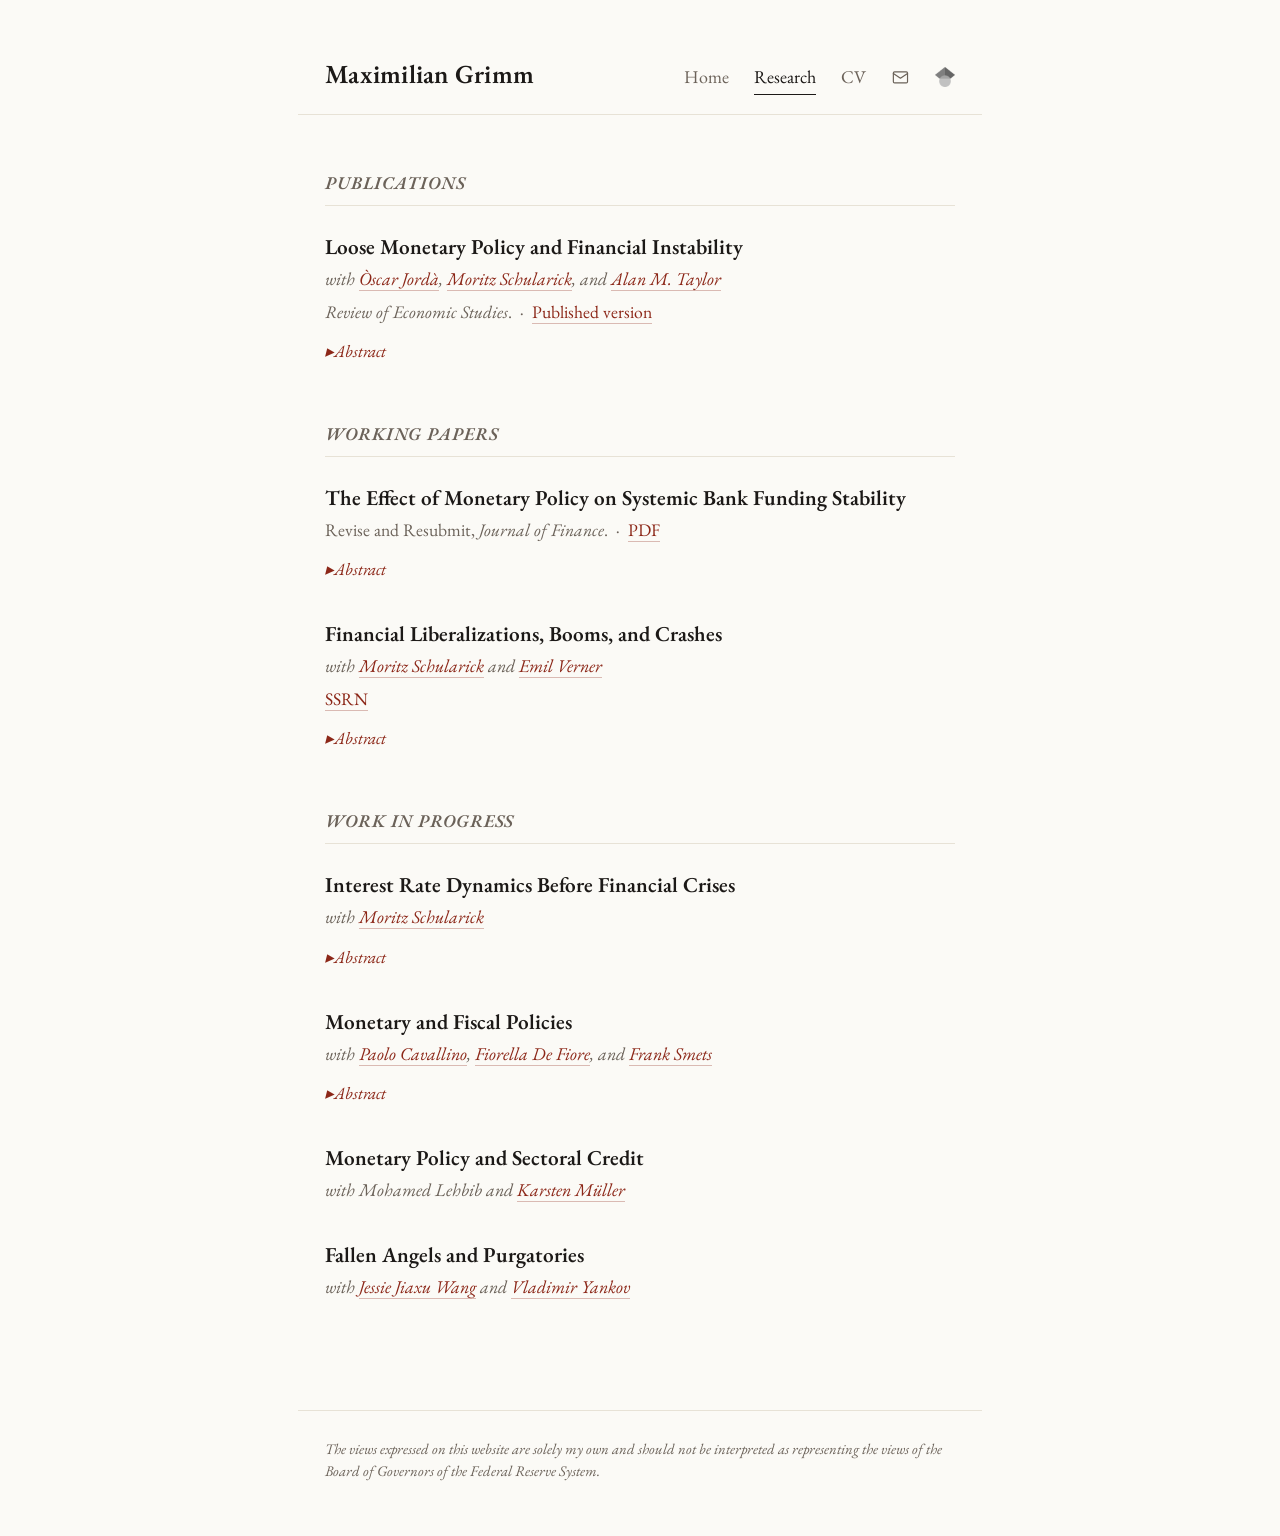
==== research.html @ 035d971a "Creating a website." ====
<!DOCTYPE html>
<html lang="en">
<head>
  <meta charset="UTF-8">
  <meta name="viewport" content="width=device-width, initial-scale=1">
  <title>Research — Maximilian Grimm</title>
  <meta name="description" content="Working papers and publications in macro-finance, banking, and monetary policy.">
  <meta property="og:type" content="website">
  <meta property="og:url" content="https://maximiliangrimm.com/research.html">
  <meta property="og:title" content="Research — Maximilian Grimm">
  <meta property="og:description" content="Working papers and publications in macro-finance, banking, and monetary policy.">
  <meta property="og:image" content="https://maximiliangrimm.com/assets/profile.jpg">
  <meta name="twitter:card" content="summary">
  <link rel="icon" type="image/png" href="assets/favicon.png">
  <link rel="preconnect" href="https://fonts.googleapis.com">
  <link rel="preconnect" href="https://fonts.gstatic.com" crossorigin>
  <link href="https://fonts.googleapis.com/css2?family=EB+Garamond:ital,wght@0,400;0,500;0,600;1,400&display=swap" rel="stylesheet">
  <link rel="stylesheet" href="style.css">
</head>
<body>
  <header class="site-header">
    <a href="index.html" class="brand">Maximilian Grimm</a>
    <nav>
      <a href="index.html">Home</a>
      <a href="research.html" class="active">Research</a>
      <a href="assets/CV.pdf">CV</a>
      <a href="mailto:maximilian.grimm@frb.gov" class="email-icon" aria-label="Email"><svg xmlns="http://www.w3.org/2000/svg" viewBox="0 0 24 24" fill="none" stroke="currentColor" stroke-width="1.5" stroke-linecap="round" stroke-linejoin="round" aria-hidden="true"><rect x="3" y="5" width="18" height="14" rx="1.5"/><path d="M3 7l9 6 9-6"/></svg></a>
      <a href="https://scholar.google.com/citations?user=PQj4mp8AAAAJ" aria-label="Google Scholar"><img src="assets/googlescholar.png" alt="Google Scholar" class="scholar-icon"></a>
    </nav>
  </header>

  <main>

    <!-- ============ PUBLICATIONS ============ -->
    <h2 class="section">Publications</h2>

    <article class="paper">
      <h3>Loose Monetary Policy and Financial Instability</h3>
      <p class="authors">
        with
        <a href="https://sites.google.com/site/oscarjorda/">Òscar Jordà</a>,
        <a href="https://www.moritzschularick.com/">Moritz Schularick</a>, and
        <a href="https://sites.google.com/view/amtaylor/home">Alan M. Taylor</a>
      </p>
      <p class="venue">
        <em>Review of Economic Studies</em>.
        &nbsp;·&nbsp; <a href="https://doi.org/10.1093/restud/rdag044">Published version</a>
      </p>
      <details>
        <summary>Abstract</summary>
        <p>Do periods of persistently loose monetary policy increase financial fragility and the likelihood of a financial crisis? This is a central question for policymakers, yet the literature does not provide systematic empirical evidence about this link at the aggregate level. In this paper we fill this gap by analyzing long-run historical data. We find that when the stance of monetary policy is accommodative over an extended period, the likelihood of financial turmoil in the medium term increases considerably. We investigate the causal pathways that lead to this result and argue that credit creation and asset price overheating are important intermediating channels.</p>
      </details>
    </article>

    <!-- ============ WORKING PAPERS ============ -->
    <h2 class="section">Working Papers</h2>

    <article class="paper">
      <h3>The Effect of Monetary Policy on Systemic Bank Funding Stability</h3>
      <p class="venue">
        Revise and Resubmit, <em>Journal of Finance</em>.
        &nbsp;·&nbsp; <a href="https://www.dropbox.com/scl/fi/7x0cuejrcm5okdf9a26bt/paper.pdf?rlkey=ygp1u26knhdp9qj2w7esnxvqn&amp;dl=0">PDF</a>
      </p>
      <details>
        <summary>Abstract</summary>
        <p>Does monetary policy affect funding vulnerabilities of banking systems? Using a newly constructed worldwide dataset covering the liability structure of banking sectors at monthly frequency, I show that contractionary monetary policy raises financial stability risk by shifting funding toward non-core, market-based sources. I rationalize this effect of monetary policy on banks' funding vulnerabilities in a model in which profit-maximizing banks do not internalize the risk stemming from rising runnable debt. This paper shows that monetary policy has direct consequences for systemic financial stability by changing the liability structure of the banking system.</p>
      </details>
    </article>

    <article class="paper">
      <h3>Financial Liberalizations, Booms, and Crashes</h3>
      <p class="authors">
        with
        <a href="https://www.moritzschularick.com/">Moritz Schularick</a> and
        <a href="https://www.emilverner.com/">Emil Verner</a>
      </p>
      <p class="venue">
        <a href="https://papers.ssrn.com/sol3/papers.cfm?abstract_id=6640918">SSRN</a>
      </p>
      <details>
        <summary>Abstract</summary>
        <p>Financial liberalization is often seen as a way to deepen credit markets and stimulate economic growth, but it may also fuel credit booms that end in crisis. We construct a new cross-country database of banking regulation policies covering 21 regulatory indicators for 18 advanced economies since World War II. We distinguish liberalizations that directly relax constraints on credit supply from broader financial reforms. Liberalizations that directly affect credit supply lead to substantial expansions in private credit. Credit expansion is concentrated in non-tradable sectors and is not accompanied by higher interest rates or credit spreads in the short run, consistent with an outward shift in credit supply. Real GDP rises over the following 2 to 4 years, but the gains are temporary. On average, GDP returns to trend in the medium run, and there is an increase in the risk of financial crisis and worse downside growth outcomes. Only liberalizations that directly expand credit supply generate these boom-bust dynamics. Based on these estimates, financial liberalization is welfare-improving for coefficients of relative risk aversion below 7.2, a moderately high value.</p>
      </details>
    </article>

    <!-- ============ WORK IN PROGRESS ============ -->
    <h2 class="section">Work in Progress</h2>

    <article class="paper">
      <h3>Interest Rate Dynamics Before Financial Crises</h3>
      <p class="authors">with <a href="https://www.moritzschularick.com/">Moritz Schularick</a></p>
      <details>
        <summary>Abstract</summary>
        <p>Using long-run data for 18 advanced economies, we show that the forecasting power of the yield curve for recession rests on the small subset of recessions that coincide with financial crises. We uncover a distinct pattern that differentiates the behavior of the yield curve before normal recessions and financial crises: before crises, the short-term rate rises while the long-term rate stays put. Before normal recessions, both ends of the yield curve fall. We show that a falling yield curve spread in an environment of booming bank lending provides a valuable signal for financial instability. This is driven by compressed pricing of risk and reflected in a declining term premium.</p>
      </details>
    </article>

    <article class="paper">
      <h3>Monetary and Fiscal Policies</h3>
      <p class="authors">
        with
        <a href="https://sites.google.com/site/pcavallino/">Paolo Cavallino</a>,
        <a href="https://www.bis.org/author/fiorella_de_fiore.htm">Fiorella De Fiore</a>, and
        <a href="https://sites.google.com/view/frank-smets/home">Frank Smets</a>
      </p>
      <details>
        <summary>Abstract</summary>
        <p>This paper examines the interaction between monetary and fiscal policy through their effects on financial market conditions, both theoretically and empirically. Monetary and fiscal policy influence the allocation directly through changes in their instruments and indirectly by impacting banks' balance sheets and credit availability. Monetary policy can affect the economy through two channels for a given fiscal stance. First, higher policy rates increase government borrowing costs, reducing the value of bonds on banks' balance sheets. This tightens banks' leverage constraints and limits their ability to raise deposits for credit. Second, quantitative tightening raises the share of bonds held by the private sector, further tightening banks' leverage constraints, similar to a rate hike. Fiscal policy that increases public debt also tightens banks' leverage constraints for a given monetary stance, increasing private sector bond holdings and adversely impacting credit and real activity.</p>
      </details>
    </article>

    <article class="paper">
      <h3>Monetary Policy and Sectoral Credit</h3>
      <p class="authors">with Mohamed Lehbib and <a href="https://www.karstenmueller.com/">Karsten Müller</a></p>
    </article>

    <article class="paper">
      <h3>Fallen Angels and Purgatories</h3>
      <p class="authors">with <a href="https://jiaxuwang.com/">Jessie Jiaxu Wang</a> and <a href="https://odalv.net/">Vladimir Yankov</a></p>
    </article>

  </main>

  <footer class="site-footer">
    <p>
      The views expressed on this website are solely my own and should not be
      interpreted as representing the views of the Board of Governors of the
      Federal Reserve System.
    </p>
  </footer>
</body>
</html>
---- style.css ----
/* ==========================================================================
   Maximilian Grimm — personal site
   Aesthetic: warm minimal scholarly, all-serif, narrow measure
   ========================================================================== */

:root {
  --paper:   #fbfaf6;   /* warm off-white background */
  --ink:     #1c1917;   /* near-black text */
  --muted:   #6b6259;   /* secondary text, metadata */
  --rule:    #e7e2d6;   /* warm light dividers */
  --accent:  #8c2718;   /* deep oxblood for links */
  --accent-hover: #5a1810;

  --measure: 38rem;     /* content column width */
  --pad-x:   1.5rem;
}

* { box-sizing: border-box; }

html {
  font-size: 18px;       /* slightly larger base; readable for body text */
  scroll-behavior: smooth;
}

body {
  margin: 0;
  background: var(--paper);
  color: var(--ink);
  font-family: "EB Garamond", Georgia, "Times New Roman", serif;
  font-weight: 400;
  font-feature-settings: "kern" 1, "liga" 1, "onum" 1;
  line-height: 1.6;
  -webkit-font-smoothing: antialiased;
  -moz-osx-font-smoothing: grayscale;
}

/* ==========================================================================
   Header
   ========================================================================== */

.site-header {
  max-width: var(--measure);
  margin: 0 auto;
  padding: 3rem var(--pad-x) 0;
  display: flex;
  flex-wrap: wrap;
  justify-content: space-between;
  align-items: baseline;
  gap: 1rem;
  border-bottom: 1px solid var(--rule);
  padding-bottom: 1rem;
}

.brand {
  font-size: 1.45rem;
  font-weight: 600;
  letter-spacing: 0.01em;
  color: var(--ink);
  text-decoration: none;
}

.site-header nav {
  display: flex;
  gap: 1.4rem;
  font-size: 1rem;
}

.site-header nav a {
  color: var(--muted);
  text-decoration: none;
  position: relative;
  padding-bottom: 2px;
}

.site-header nav a:hover {
  color: var(--accent);
}

.site-header nav a.active {
  color: var(--ink);
}
.site-header nav a.active::after {
  content: "";
  position: absolute;
  left: 0; right: 0; bottom: -1px;
  height: 1px;
  background: var(--ink);
}

.site-header nav .scholar-icon {
  height: 1.1em;
  width: auto;
  vertical-align: -0.2em;
  filter: grayscale(1);
  transition: opacity 120ms ease;
}
.site-header nav a:hover .scholar-icon { opacity: 0.7; }

.site-header nav .email-icon svg {
  width: 1.05em;
  height: 1.05em;
  vertical-align: -0.2em;
}

/* ==========================================================================
   Main
   ========================================================================== */

main {
  max-width: var(--measure);
  margin: 0 auto;
  padding: 3rem var(--pad-x) 4rem;
}

main p { margin: 0 0 1rem; }

main a {
  color: var(--accent);
  text-decoration: none;
  border-bottom: 1px solid rgba(140, 39, 24, 0.3);
  transition: border-color 120ms ease, color 120ms ease;
}
main a:hover {
  color: var(--accent-hover);
  border-bottom-color: var(--accent-hover);
}

/* Section headings on research page */
h2.section {
  font-size: 1rem;
  font-weight: 600;
  font-style: italic;
  letter-spacing: 0.05em;
  text-transform: uppercase;
  color: var(--muted);
  margin: 3rem 0 1.5rem;
  padding-bottom: 0.4rem;
  border-bottom: 1px solid var(--rule);
}
h2.section:first-child { margin-top: 0; }

/* ==========================================================================
   Landing page intro
   ========================================================================== */

.intro {
  display: grid;
  grid-template-columns: 170px 1fr;
  gap: 2.5rem;
  align-items: start;
}

.portrait {
  width: 100%;
  height: auto;
  display: block;
  border-radius: 2px;
  filter: saturate(0.95);
}

.bio p {
  font-size: 1.1rem;
  line-height: 1.65;
}

.bio p:first-child { margin-top: -0.3rem; }

@media (max-width: 600px) {
  .intro {
    grid-template-columns: 1fr;
    gap: 1.5rem;
  }
  .portrait { max-width: 180px; }
}

/* ==========================================================================
   Papers
   ========================================================================== */

.paper {
  margin-bottom: 2rem;
}

.paper h3 {
  font-size: 1.18rem;
  font-weight: 600;
  margin: 0 0 0.25rem;
  line-height: 1.3;
  color: var(--ink);
}

.paper .authors {
  font-style: italic;
  color: var(--muted);
  margin: 0 0 0.25rem;
  font-size: 1rem;
}

.paper .venue {
  font-size: 0.98rem;
  color: var(--muted);
  margin: 0;
}

.paper details {
  margin-top: 0.6rem;
}

.paper summary {
  cursor: pointer;
  color: var(--accent);
  font-size: 0.95rem;
  font-style: italic;
  display: inline-block;
  list-style: none;
  user-select: none;
}
.paper summary::-webkit-details-marker { display: none; }
.paper summary::before {
  content: "▸ ";
  display: inline-block;
  transition: transform 150ms ease;
}
.paper details[open] summary::before {
  content: "▾ ";
}
.paper summary:hover { color: var(--accent-hover); }

.paper details > p {
  margin: 0.5rem 0 0;
  padding-left: 0.9rem;
  border-left: 2px solid var(--rule);
  color: #3a342e;
  font-size: 1rem;
  line-height: 1.55;
}

/* ==========================================================================
   Footer
   ========================================================================== */

.site-footer {
  max-width: var(--measure);
  margin: 0 auto;
  padding: 1.5rem var(--pad-x) 3rem;
  border-top: 1px solid var(--rule);
}

.site-footer p {
  font-size: 0.82rem;
  font-style: italic;
  color: var(--muted);
  line-height: 1.5;
  margin: 0;
}
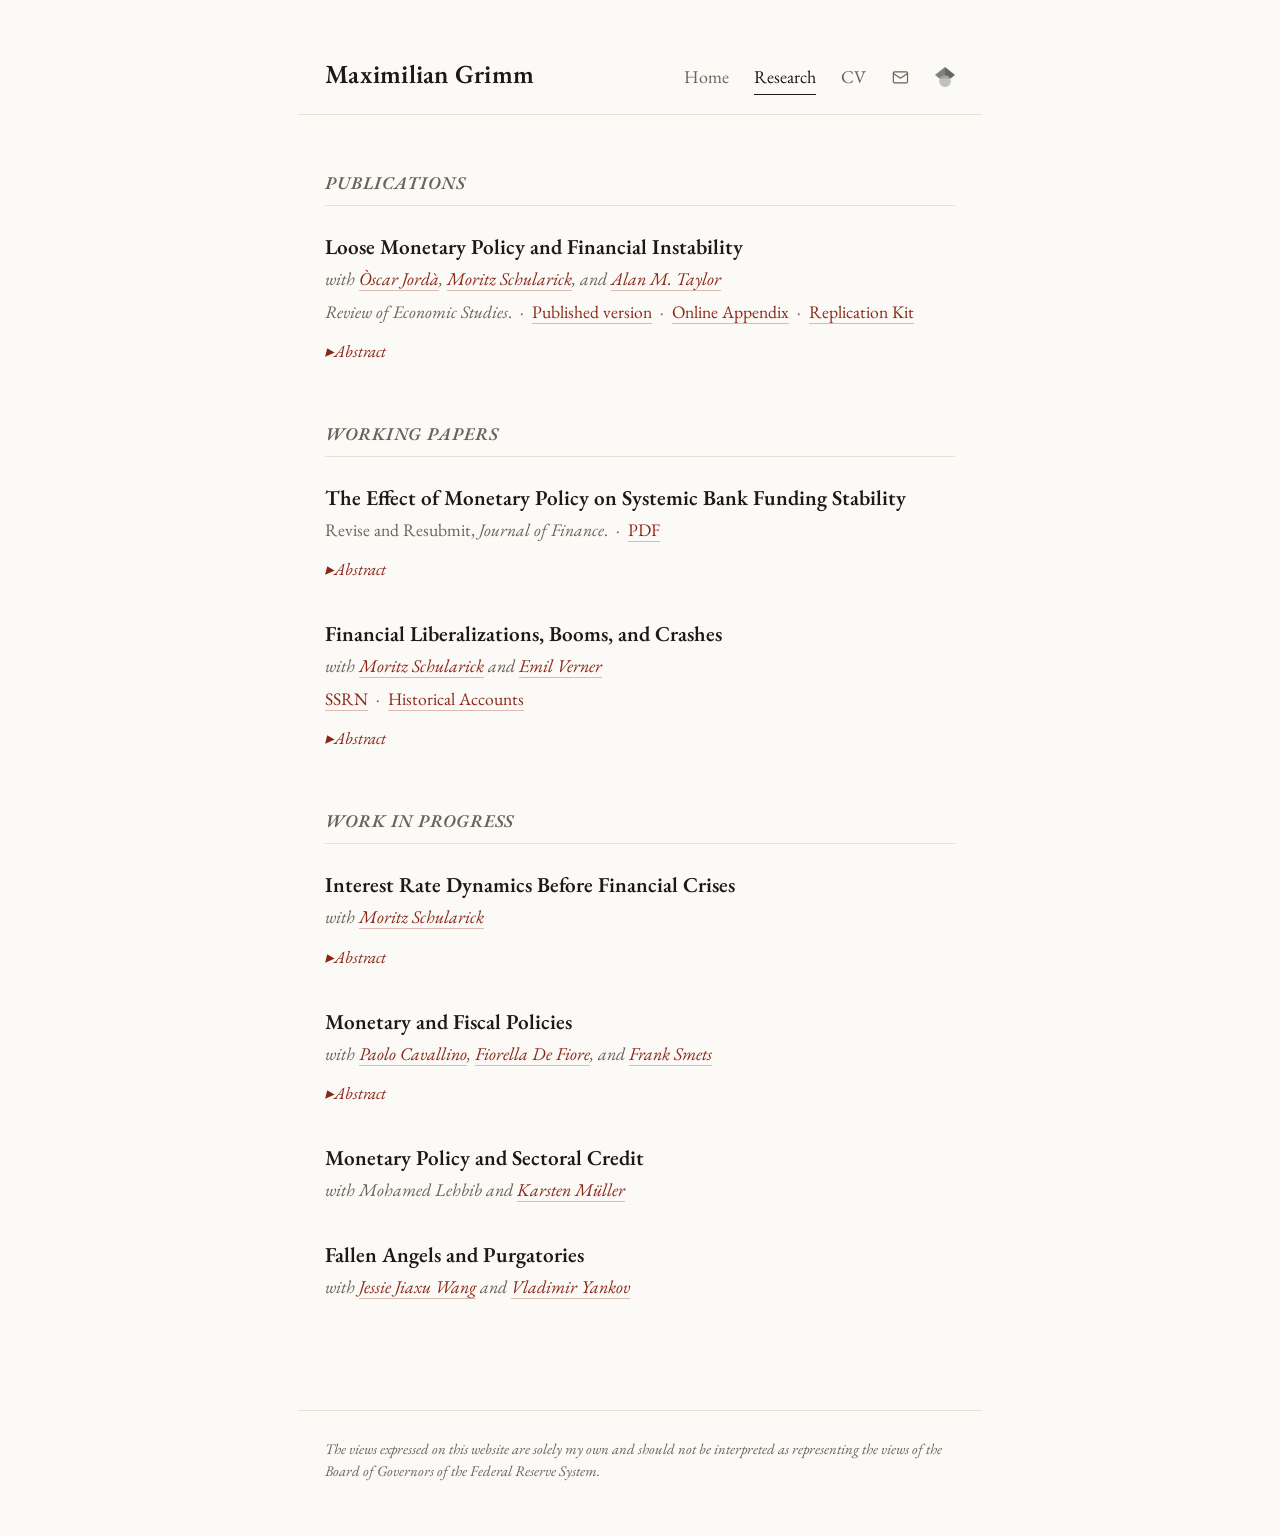
==== commit 5d7ddfd1: "Open external links and CV in new tabs; add Online Appendix, Replication Kit, and Historical Account" ====
--- a/research.html
+++ b/research.html
@@ -23,9 +23,9 @@
     <nav>
       <a href="index.html">Home</a>
       <a href="research.html" class="active">Research</a>
-      <a href="assets/CV.pdf">CV</a>
+      <a href="assets/CV.pdf" target="_blank" rel="noopener">CV</a>
       <a href="mailto:maximilian.grimm@frb.gov" class="email-icon" aria-label="Email"><svg xmlns="http://www.w3.org/2000/svg" viewBox="0 0 24 24" fill="none" stroke="currentColor" stroke-width="1.5" stroke-linecap="round" stroke-linejoin="round" aria-hidden="true"><rect x="3" y="5" width="18" height="14" rx="1.5"/><path d="M3 7l9 6 9-6"/></svg></a>
-      <a href="https://scholar.google.com/citations?user=PQj4mp8AAAAJ" aria-label="Google Scholar"><img src="assets/googlescholar.png" alt="Google Scholar" class="scholar-icon"></a>
+      <a href="https://scholar.google.com/citations?user=PQj4mp8AAAAJ" target="_blank" rel="noopener" aria-label="Google Scholar"><img src="assets/googlescholar.png" alt="Google Scholar" class="scholar-icon"></a>
     </nav>
   </header>
 
@@ -38,13 +38,15 @@
       <h3>Loose Monetary Policy and Financial Instability</h3>
       <p class="authors">
         with
-        <a href="https://sites.google.com/site/oscarjorda/">Òscar Jordà</a>,
-        <a href="https://www.moritzschularick.com/">Moritz Schularick</a>, and
-        <a href="https://sites.google.com/view/amtaylor/home">Alan M. Taylor</a>
+        <a href="https://sites.google.com/site/oscarjorda/" target="_blank" rel="noopener">Òscar Jordà</a>,
+        <a href="https://www.moritzschularick.com/" target="_blank" rel="noopener">Moritz Schularick</a>, and
+        <a href="https://sites.google.com/view/amtaylor/home" target="_blank" rel="noopener">Alan M. Taylor</a>
       </p>
       <p class="venue">
         <em>Review of Economic Studies</em>.
-        &nbsp;·&nbsp; <a href="https://doi.org/10.1093/restud/rdag044">Published version</a>
+        &nbsp;·&nbsp; <a href="https://doi.org/10.1093/restud/rdag044" target="_blank" rel="noopener">Published version</a>
+        &nbsp;·&nbsp; <a href="https://oup.silverchair-cdn.com/oup/backfile/Content_public/Journal/restud/PAP/10.1093_restud_rdag044/1/rdag044_supplementary_data.pdf?Expires=1782749762&amp;Signature=xabDWGTyBbn4s3HVQfztCVTOnYajQIhuuIyv9J4QlUujyAVHYHf76S-wufxnF2gT7cV-p5sIDZgeSSRwRBd0fTp0afq19M4Yc6v3421Z4xv3gstDowuGlBy6awlUMS6Zc3c5uzaRGN2kVVgzbBML1VEnSYzMNx2VtyZ-3DsfipPckl2x~f1mjdMTLnP4e1adB8rHNqGIFpPzHDPPu5F05WtUu2ogIkAtKDjIAMur6WoVGikJ27TWCqAumdNfYMaEk8MY8VfEBKD0EYZ1p4a-mF8nlAAVvgwInZQekf8ajqBgSGKCKfIAxR0CvOxoH806TJxyPox7IYoZWTZHd49~DA__&amp;Key-Pair-Id=APKAIE5G5CRDK6RD3PGA" target="_blank" rel="noopener">Online Appendix</a>
+        &nbsp;·&nbsp; <a href="https://zenodo.org/records/19036252" target="_blank" rel="noopener">Replication Kit</a>
       </p>
       <details>
         <summary>Abstract</summary>
@@ -59,7 +61,7 @@
       <h3>The Effect of Monetary Policy on Systemic Bank Funding Stability</h3>
       <p class="venue">
         Revise and Resubmit, <em>Journal of Finance</em>.
-        &nbsp;·&nbsp; <a href="https://www.dropbox.com/scl/fi/7x0cuejrcm5okdf9a26bt/paper.pdf?rlkey=ygp1u26knhdp9qj2w7esnxvqn&amp;dl=0">PDF</a>
+        &nbsp;·&nbsp; <a href="https://www.dropbox.com/scl/fi/7x0cuejrcm5okdf9a26bt/paper.pdf?rlkey=ygp1u26knhdp9qj2w7esnxvqn&amp;dl=0" target="_blank" rel="noopener">PDF</a>
       </p>
       <details>
         <summary>Abstract</summary>
@@ -71,11 +73,12 @@
       <h3>Financial Liberalizations, Booms, and Crashes</h3>
       <p class="authors">
         with
-        <a href="https://www.moritzschularick.com/">Moritz Schularick</a> and
-        <a href="https://www.emilverner.com/">Emil Verner</a>
+        <a href="https://www.moritzschularick.com/" target="_blank" rel="noopener">Moritz Schularick</a> and
+        <a href="https://www.emilverner.com/" target="_blank" rel="noopener">Emil Verner</a>
       </p>
       <p class="venue">
-        <a href="https://papers.ssrn.com/sol3/papers.cfm?abstract_id=6640918">SSRN</a>
+        <a href="https://papers.ssrn.com/sol3/papers.cfm?abstract_id=6640918" target="_blank" rel="noopener">SSRN</a>
+        &nbsp;·&nbsp; <a href="https://raw.githubusercontent.com/maximiliangrimm/FinancialLiberalization/main/historical_accounts.pdf" target="_blank" rel="noopener">Historical Accounts</a>
       </p>
       <details>
         <summary>Abstract</summary>
@@ -88,7 +91,7 @@
 
     <article class="paper">
       <h3>Interest Rate Dynamics Before Financial Crises</h3>
-      <p class="authors">with <a href="https://www.moritzschularick.com/">Moritz Schularick</a></p>
+      <p class="authors">with <a href="https://www.moritzschularick.com/" target="_blank" rel="noopener">Moritz Schularick</a></p>
       <details>
         <summary>Abstract</summary>
         <p>Using long-run data for 18 advanced economies, we show that the forecasting power of the yield curve for recession rests on the small subset of recessions that coincide with financial crises. We uncover a distinct pattern that differentiates the behavior of the yield curve before normal recessions and financial crises: before crises, the short-term rate rises while the long-term rate stays put. Before normal recessions, both ends of the yield curve fall. We show that a falling yield curve spread in an environment of booming bank lending provides a valuable signal for financial instability. This is driven by compressed pricing of risk and reflected in a declining term premium.</p>
@@ -99,9 +102,9 @@
       <h3>Monetary and Fiscal Policies</h3>
       <p class="authors">
         with
-        <a href="https://sites.google.com/site/pcavallino/">Paolo Cavallino</a>,
-        <a href="https://www.bis.org/author/fiorella_de_fiore.htm">Fiorella De Fiore</a>, and
-        <a href="https://sites.google.com/view/frank-smets/home">Frank Smets</a>
+        <a href="https://sites.google.com/site/pcavallino/" target="_blank" rel="noopener">Paolo Cavallino</a>,
+        <a href="https://www.bis.org/author/fiorella_de_fiore.htm" target="_blank" rel="noopener">Fiorella De Fiore</a>, and
+        <a href="https://sites.google.com/view/frank-smets/home" target="_blank" rel="noopener">Frank Smets</a>
       </p>
       <details>
         <summary>Abstract</summary>
@@ -111,12 +114,12 @@
 
     <article class="paper">
       <h3>Monetary Policy and Sectoral Credit</h3>
-      <p class="authors">with Mohamed Lehbib and <a href="https://www.karstenmueller.com/">Karsten Müller</a></p>
+      <p class="authors">with Mohamed Lehbib and <a href="https://www.karstenmueller.com/" target="_blank" rel="noopener">Karsten Müller</a></p>
     </article>
 
     <article class="paper">
       <h3>Fallen Angels and Purgatories</h3>
-      <p class="authors">with <a href="https://jiaxuwang.com/">Jessie Jiaxu Wang</a> and <a href="https://odalv.net/">Vladimir Yankov</a></p>
+      <p class="authors">with <a href="https://jiaxuwang.com/" target="_blank" rel="noopener">Jessie Jiaxu Wang</a> and <a href="https://odalv.net/" target="_blank" rel="noopener">Vladimir Yankov</a></p>
     </article>
 
   </main>
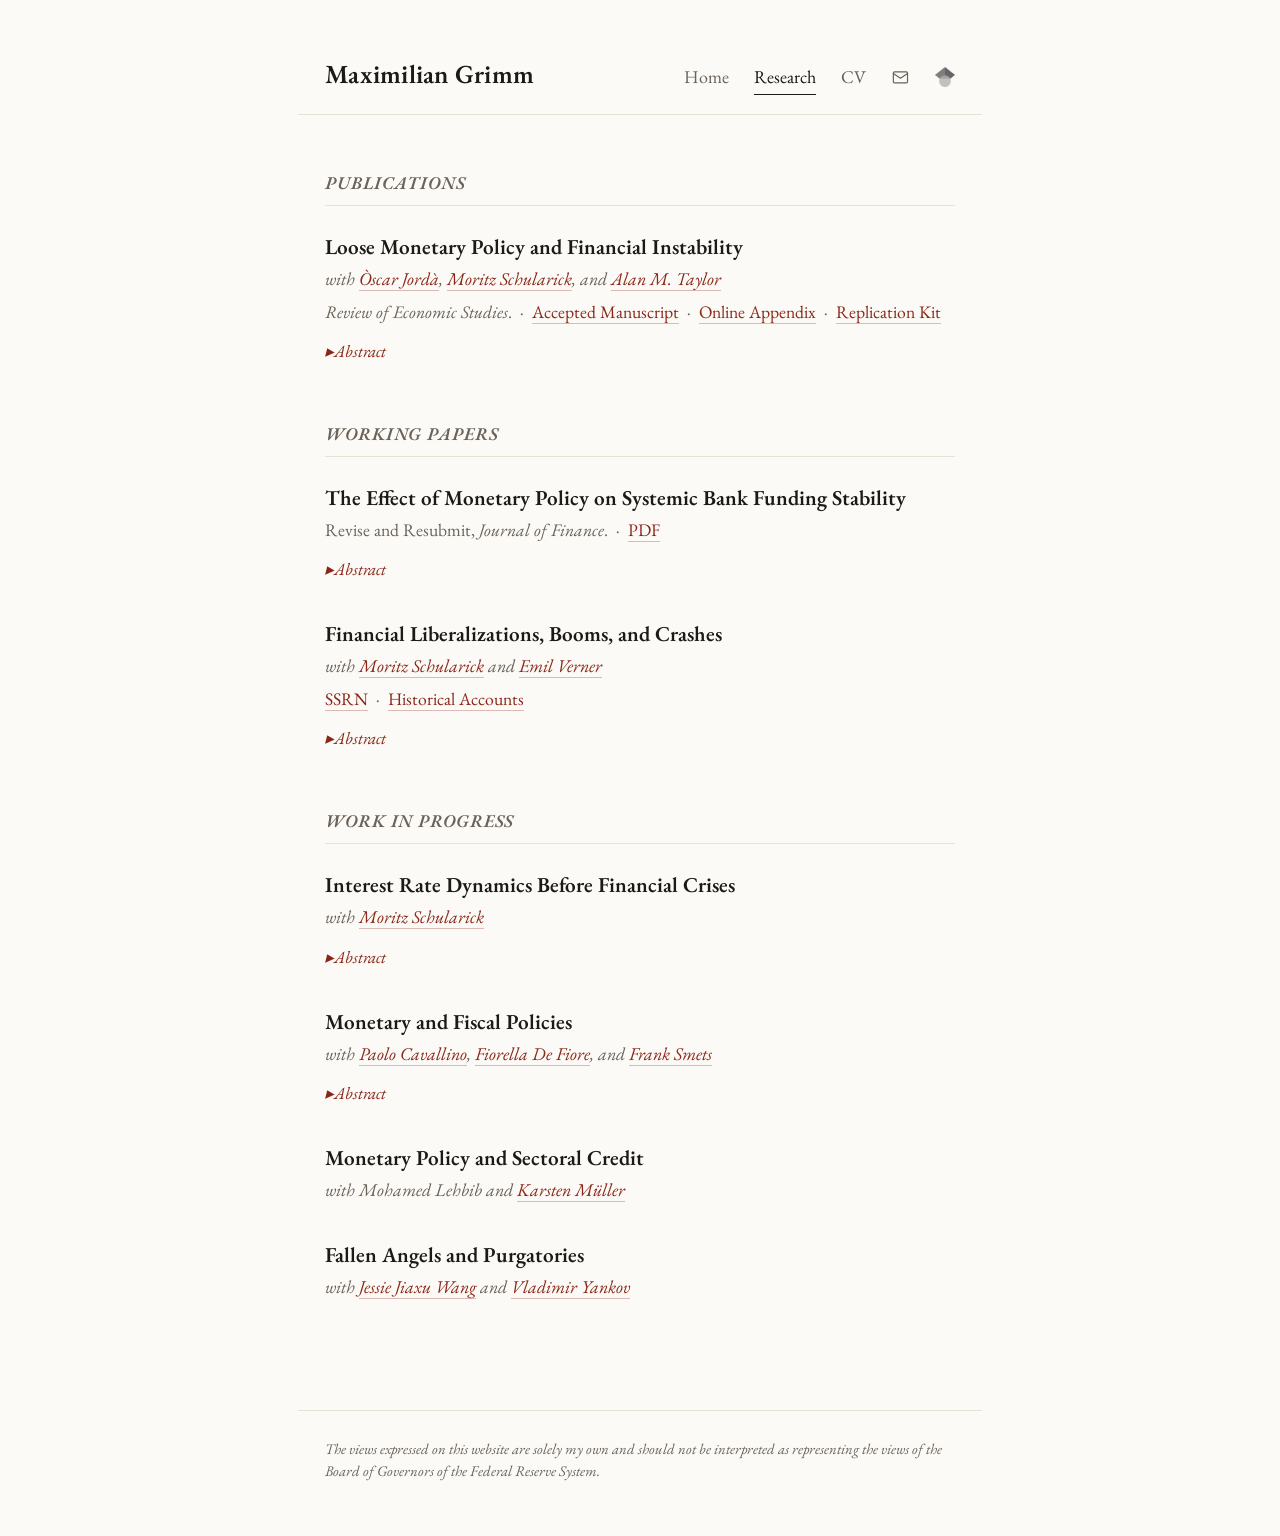
==== commit a32b15ee: "Replaced Published version with Accepted Manuscript" ====
--- a/research.html
+++ b/research.html
@@ -44,7 +44,7 @@
       </p>
       <p class="venue">
         <em>Review of Economic Studies</em>.
-        &nbsp;·&nbsp; <a href="https://doi.org/10.1093/restud/rdag044" target="_blank" rel="noopener">Published version</a>
+        &nbsp;·&nbsp; <a href="https://doi.org/10.1093/restud/rdag044" target="_blank" rel="noopener">Accepted Manuscript</a>
         &nbsp;·&nbsp; <a href="https://oup.silverchair-cdn.com/oup/backfile/Content_public/Journal/restud/PAP/10.1093_restud_rdag044/1/rdag044_supplementary_data.pdf?Expires=1782749762&amp;Signature=xabDWGTyBbn4s3HVQfztCVTOnYajQIhuuIyv9J4QlUujyAVHYHf76S-wufxnF2gT7cV-p5sIDZgeSSRwRBd0fTp0afq19M4Yc6v3421Z4xv3gstDowuGlBy6awlUMS6Zc3c5uzaRGN2kVVgzbBML1VEnSYzMNx2VtyZ-3DsfipPckl2x~f1mjdMTLnP4e1adB8rHNqGIFpPzHDPPu5F05WtUu2ogIkAtKDjIAMur6WoVGikJ27TWCqAumdNfYMaEk8MY8VfEBKD0EYZ1p4a-mF8nlAAVvgwInZQekf8ajqBgSGKCKfIAxR0CvOxoH806TJxyPox7IYoZWTZHd49~DA__&amp;Key-Pair-Id=APKAIE5G5CRDK6RD3PGA" target="_blank" rel="noopener">Online Appendix</a>
         &nbsp;·&nbsp; <a href="https://zenodo.org/records/19036252" target="_blank" rel="noopener">Replication Kit</a>
       </p>
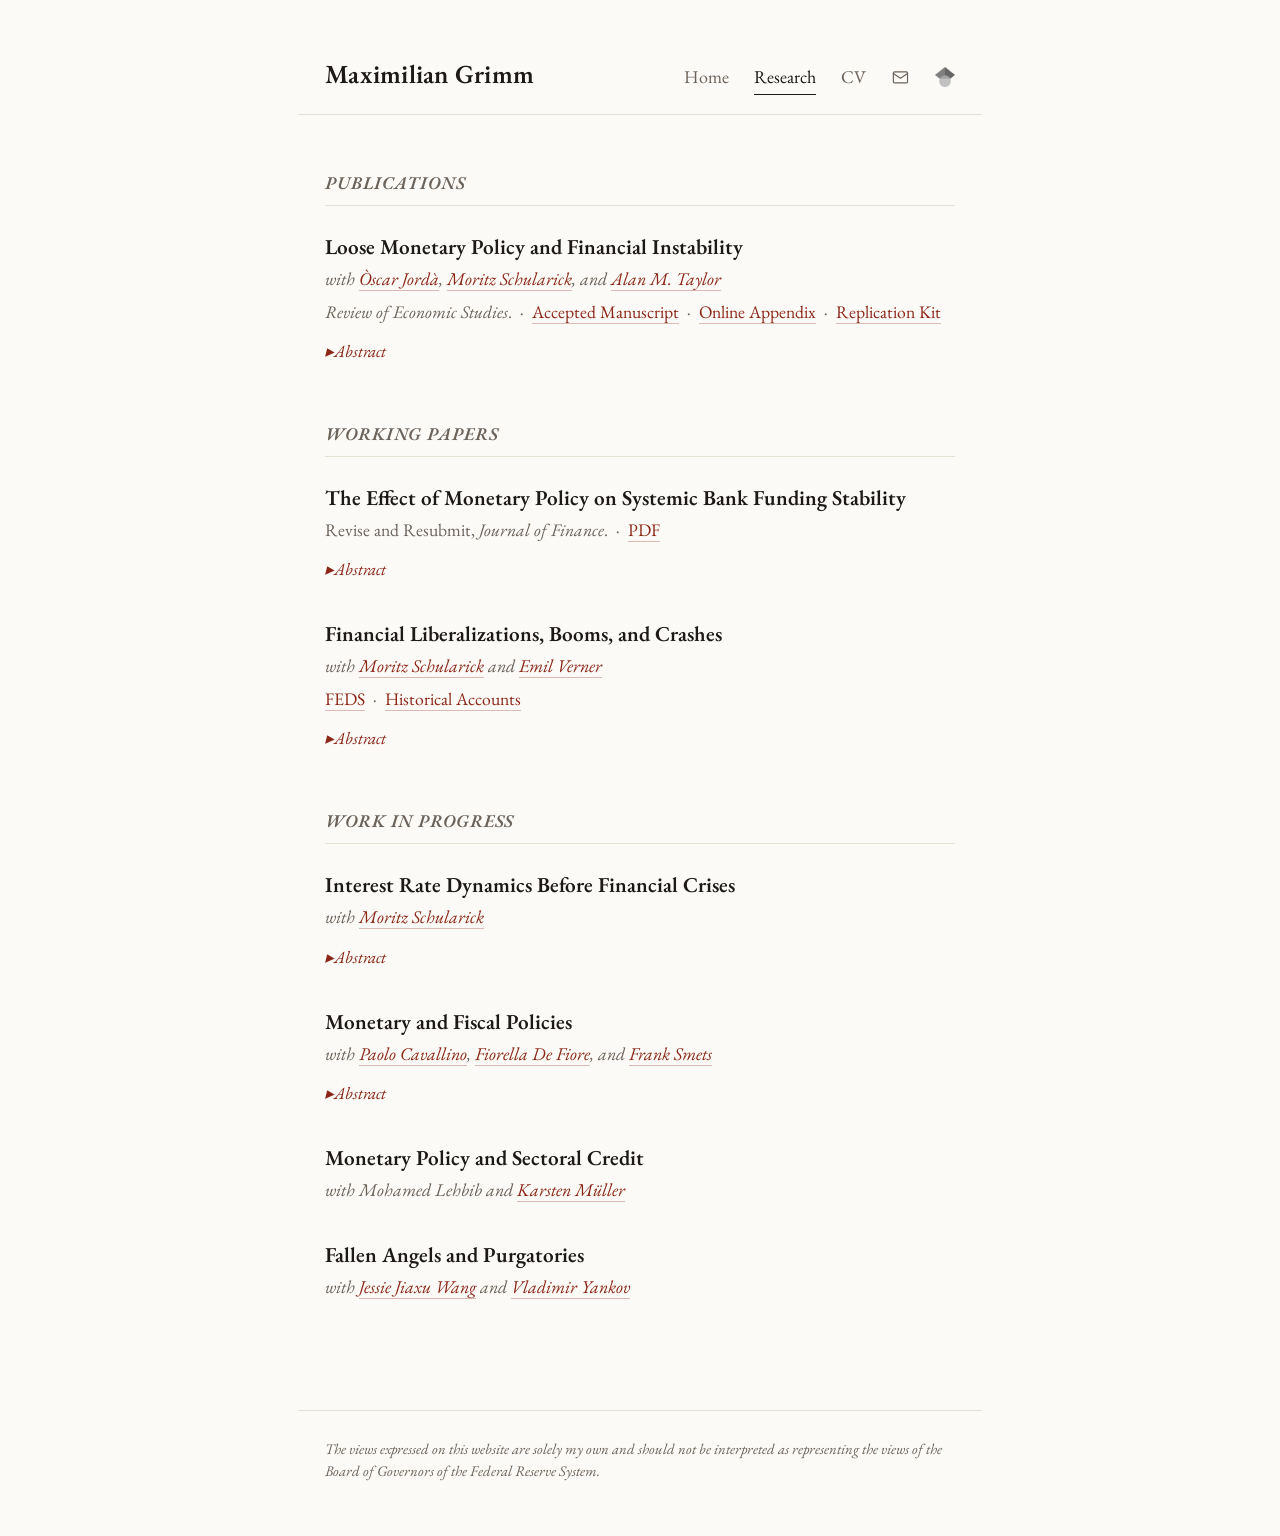
==== commit 13135b38: "FEDS" ====
--- a/research.html
+++ b/research.html
@@ -77,7 +77,7 @@
         <a href="https://www.emilverner.com/" target="_blank" rel="noopener">Emil Verner</a>
       </p>
       <p class="venue">
-        <a href="https://papers.ssrn.com/sol3/papers.cfm?abstract_id=6640918" target="_blank" rel="noopener">SSRN</a>
+        <a href="https://www.federalreserve.gov/econres/feds/financial-liberalizations-booms-and-crashes.htm" target="_blank" rel="noopener">FEDS</a>
         &nbsp;·&nbsp; <a href="https://raw.githubusercontent.com/maximiliangrimm/FinancialLiberalization/main/historical_accounts.pdf" target="_blank" rel="noopener">Historical Accounts</a>
       </p>
       <details>
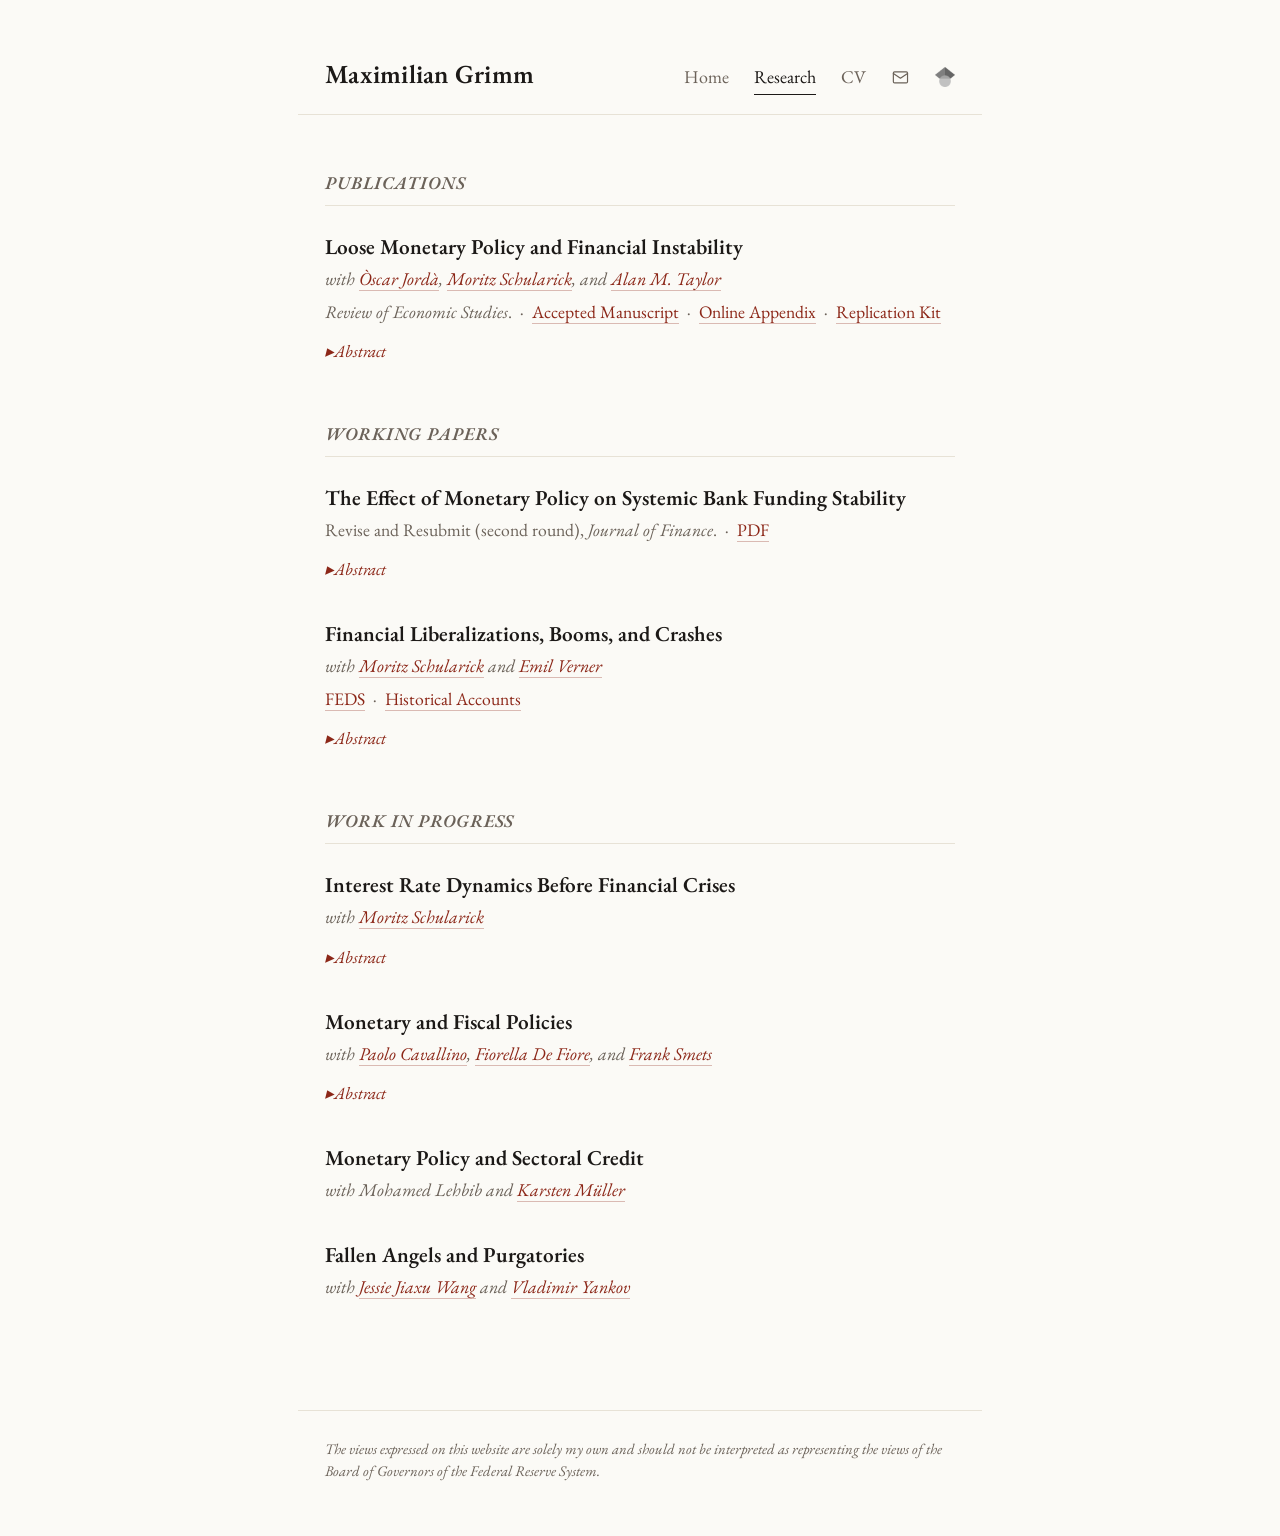
==== commit 853448ef: "." ====
--- a/research.html
+++ b/research.html
@@ -60,7 +60,7 @@
     <article class="paper">
       <h3>The Effect of Monetary Policy on Systemic Bank Funding Stability</h3>
       <p class="venue">
-        Revise and Resubmit, <em>Journal of Finance</em>.
+        Revise and Resubmit (second round), <em>Journal of Finance</em>.
         &nbsp;·&nbsp; <a href="https://www.dropbox.com/scl/fi/7x0cuejrcm5okdf9a26bt/paper.pdf?rlkey=ygp1u26knhdp9qj2w7esnxvqn&amp;dl=0" target="_blank" rel="noopener">PDF</a>
       </p>
       <details>
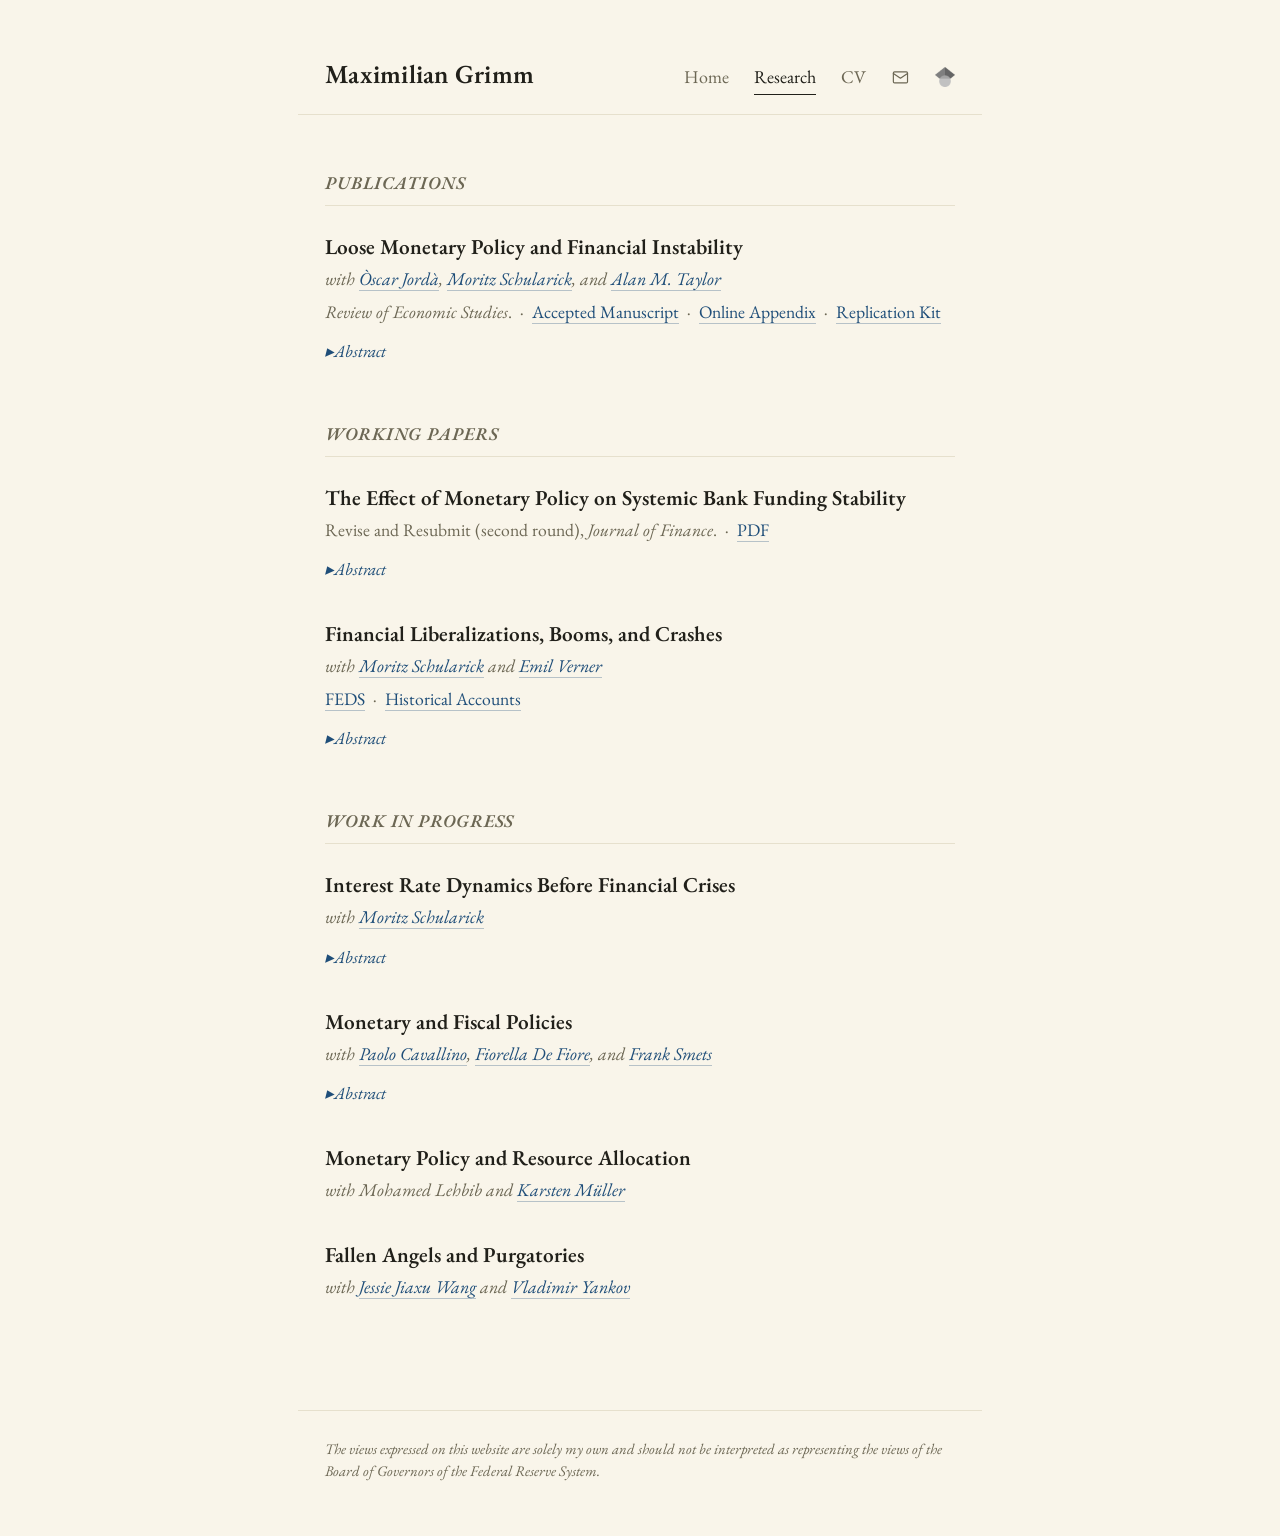
==== commit 1e6e163d: "." ====
--- a/research.html
+++ b/research.html
@@ -113,7 +113,7 @@
     </article>
 
     <article class="paper">
-      <h3>Monetary Policy and Sectoral Credit</h3>
+      <h3>Monetary Policy and Resource Allocation</h3>
       <p class="authors">with Mohamed Lehbib and <a href="https://www.karstenmueller.com/" target="_blank" rel="noopener">Karsten Müller</a></p>
     </article>
 
--- a/style.css
+++ b/style.css
@@ -1,15 +1,15 @@
 /* ==========================================================================
    Maximilian Grimm — personal site
-   Aesthetic: warm minimal scholarly, all-serif, narrow measure
+   Aesthetic: parchment scholarly, all-serif, narrow measure
    ========================================================================== */
 
 :root {
-  --paper:   #fbfaf6;   /* warm off-white background */
-  --ink:     #1c1917;   /* near-black text */
-  --muted:   #6b6259;   /* secondary text, metadata */
-  --rule:    #e7e2d6;   /* warm light dividers */
-  --accent:  #8c2718;   /* deep oxblood for links */
-  --accent-hover: #5a1810;
+  --paper:   #f9f5ea;   /* parchment background (yellow-leaning, not cream) */
+  --ink:     #21201a;   /* near-black text, slight olive cast */
+  --muted:   #6c6754;   /* secondary text, metadata (olive-taupe) */
+  --rule:    #e6e0cd;   /* aged-paper dividers */
+  --accent:  #1f4e79;   /* Prussian navy for links */
+  --accent-hover: #143a5e;
 
   --measure: 38rem;     /* content column width */
   --pad-x:   1.5rem;
@@ -117,7 +117,7 @@
 main a {
   color: var(--accent);
   text-decoration: none;
-  border-bottom: 1px solid rgba(140, 39, 24, 0.3);
+  border-bottom: 1px solid rgba(31, 78, 121, 0.3);
   transition: border-color 120ms ease, color 120ms ease;
 }
 main a:hover {
@@ -230,7 +230,7 @@
   margin: 0.5rem 0 0;
   padding-left: 0.9rem;
   border-left: 2px solid var(--rule);
-  color: #3a342e;
+  color: #3d392b;
   font-size: 1rem;
   line-height: 1.55;
 }
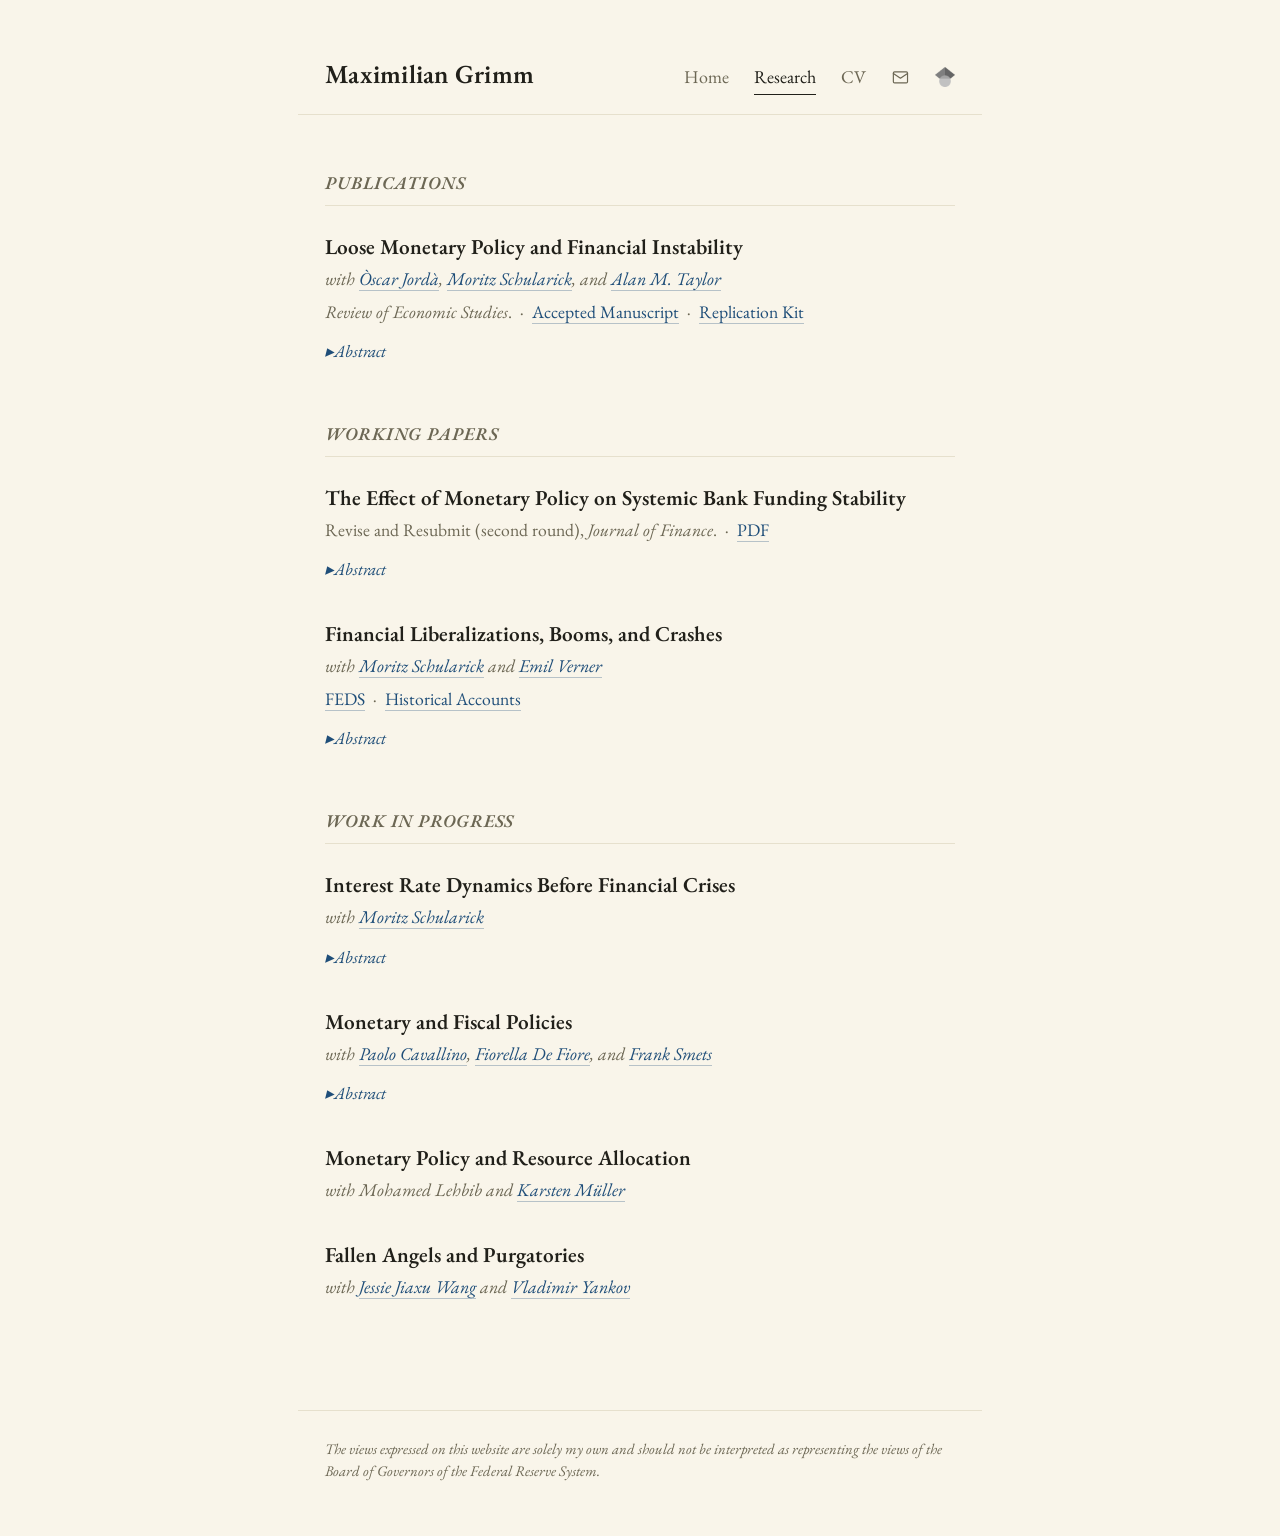
==== commit b9e2054b: "." ====
--- a/research.html
+++ b/research.html
@@ -45,7 +45,6 @@
       <p class="venue">
         <em>Review of Economic Studies</em>.
         &nbsp;·&nbsp; <a href="https://doi.org/10.1093/restud/rdag044" target="_blank" rel="noopener">Accepted Manuscript</a>
-        &nbsp;·&nbsp; <a href="https://oup.silverchair-cdn.com/oup/backfile/Content_public/Journal/restud/PAP/10.1093_restud_rdag044/1/rdag044_supplementary_data.pdf?Expires=1782749762&amp;Signature=xabDWGTyBbn4s3HVQfztCVTOnYajQIhuuIyv9J4QlUujyAVHYHf76S-wufxnF2gT7cV-p5sIDZgeSSRwRBd0fTp0afq19M4Yc6v3421Z4xv3gstDowuGlBy6awlUMS6Zc3c5uzaRGN2kVVgzbBML1VEnSYzMNx2VtyZ-3DsfipPckl2x~f1mjdMTLnP4e1adB8rHNqGIFpPzHDPPu5F05WtUu2ogIkAtKDjIAMur6WoVGikJ27TWCqAumdNfYMaEk8MY8VfEBKD0EYZ1p4a-mF8nlAAVvgwInZQekf8ajqBgSGKCKfIAxR0CvOxoH806TJxyPox7IYoZWTZHd49~DA__&amp;Key-Pair-Id=APKAIE5G5CRDK6RD3PGA" target="_blank" rel="noopener">Online Appendix</a>
         &nbsp;·&nbsp; <a href="https://zenodo.org/records/19036252" target="_blank" rel="noopener">Replication Kit</a>
       </p>
       <details>
@@ -103,8 +102,8 @@
       <p class="authors">
         with
         <a href="https://sites.google.com/site/pcavallino/" target="_blank" rel="noopener">Paolo Cavallino</a>,
-        <a href="https://www.bis.org/author/fiorella_de_fiore.htm" target="_blank" rel="noopener">Fiorella De Fiore</a>, and
-        <a href="https://sites.google.com/view/frank-smets/home" target="_blank" rel="noopener">Frank Smets</a>
+        <a href="https://www.bis.org/author/fiorella-de-fiore" target="_blank" rel="noopener">Fiorella De Fiore</a>, and
+        <a href="https://www.bis.org/author/frank-smets" target="_blank" rel="noopener">Frank Smets</a>
       </p>
       <details>
         <summary>Abstract</summary>
